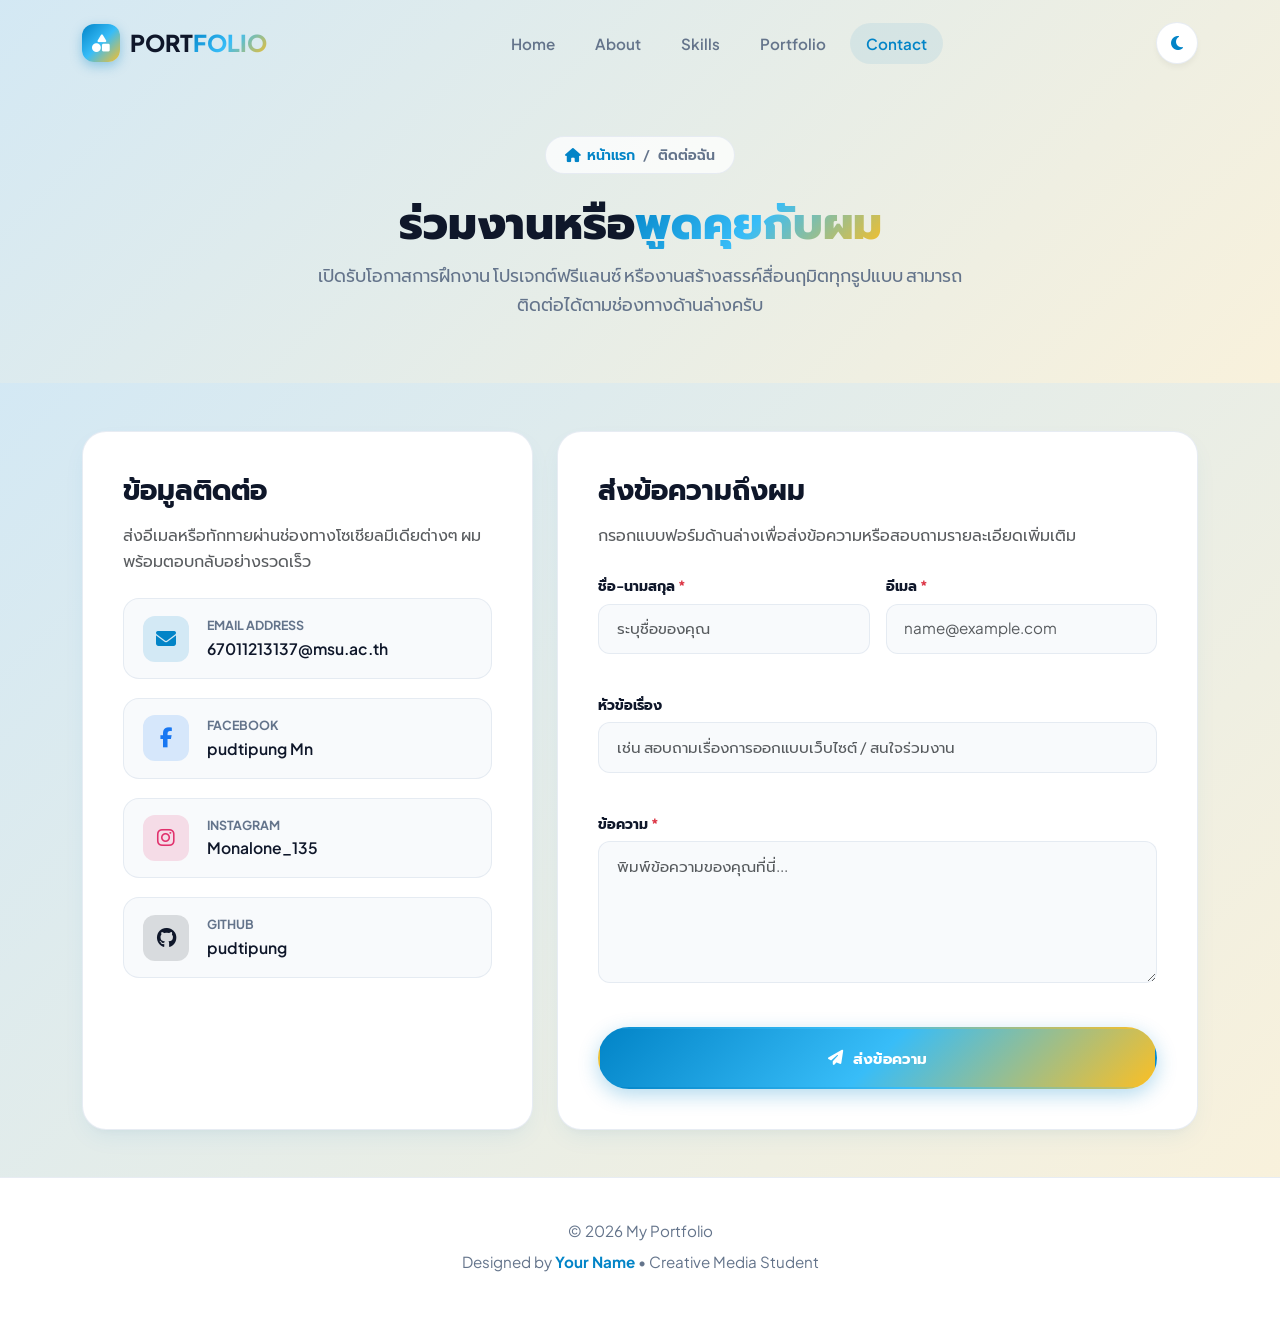
==== contact.html @ ff3214ab "Initial commit: Creative Media Student Portfolio" ====
<!DOCTYPE html>
<html lang="th" data-theme="light">
<head>
  <meta charset="UTF-8">
  <meta name="viewport" content="width=device-width, initial-scale=1.0">
  <meta name="description" content="Portfolio ส่วนตัวสำหรับนักศึกษาสาขาสื่อนฤมิต (Creative Media) - ติดต่อสอบถามและร่วมงาน">
  <title>Contact | ช่องทางการติดต่อ - Creative Media Portfolio</title>

  <!-- Google Fonts: Plus Jakarta Sans & Prompt -->
  <link rel="preconnect" href="https://fonts.googleapis.com">
  <link rel="preconnect" href="https://fonts.gstatic.com" crossorigin>
  <link href="https://fonts.googleapis.com/css2?family=Plus+Jakarta+Sans:wght@400;500;600;700;800&family=Prompt:wght@300;400;500;600;700&display=swap" rel="stylesheet">

  <!-- Bootstrap 5 CSS CDN -->
  <link href="https://cdn.jsdelivr.net/npm/bootstrap@5.3.3/dist/css/bootstrap.min.css" rel="stylesheet">

  <!-- Font Awesome 6 CDN Icons -->
  <link rel="stylesheet" href="https://cdnjs.cloudflare.com/ajax/libs/font-awesome/6.6.0/css/all.min.css">

  <!-- Custom CSS Stylesheet -->
  <link rel="stylesheet" href="assets/css/style.css">
</head>
<body>

  <!-- Preloader Animation -->
  <div id="preloader">
    <div class="preloader-spinner"></div>
    <div class="preloader-text">Creative Media Studio</div>
  </div>

  <!-- =========================================================================
       1. NAVIGATION BAR
       ========================================================================= -->
  <nav class="navbar navbar-expand-lg">
    <div class="container">
      <a class="navbar-brand" href="index.html">
        <div class="brand-badge">
          <i class="fa-solid fa-shapes"></i>
        </div>
        <span>PORT<span class="brand-accent">FOLIO</span></span>
      </a>

      <!-- Theme Switcher & Mobile Hamburger -->
      <div class="d-flex align-items-center gap-2 order-lg-last">
        <button id="themeToggleBtn" class="theme-toggle-btn" type="button" aria-label="Toggle Dark/Light Mode" title="สลับโหมดมืด/สว่าง">
          <i class="fa-solid fa-moon"></i>
        </button>

        <button class="navbar-toggler border-0 shadow-none px-2" type="button" data-bs-toggle="collapse" data-bs-target="#navbarNav" aria-controls="navbarNav" aria-expanded="false" aria-label="Toggle navigation">
          <i class="fa-solid fa-bars-staggered fs-4 text-primary"></i>
        </button>
      </div>

      <!-- Nav Links to Separate HTML Files -->
      <div class="collapse navbar-collapse justify-content-center" id="navbarNav">
        <ul class="navbar-nav gap-lg-2">
          <li class="nav-item">
            <a class="nav-link" href="index.html"><i class="fa-solid fa-house me-1 d-lg-none"></i> Home</a>
          </li>
          <li class="nav-item">
            <a class="nav-link" href="about.html"><i class="fa-solid fa-user me-1 d-lg-none"></i> About</a>
          </li>
          <li class="nav-item">
            <a class="nav-link" href="skills.html"><i class="fa-solid fa-bolt me-1 d-lg-none"></i> Skills</a>
          </li>
          <li class="nav-item">
            <a class="nav-link" href="portfolio.html"><i class="fa-solid fa-briefcase me-1 d-lg-none"></i> Portfolio</a>
          </li>
          <li class="nav-item">
            <a class="nav-link active" href="contact.html"><i class="fa-solid fa-envelope me-1 d-lg-none"></i> Contact</a>
          </li>
        </ul>
      </div>
    </div>
  </nav>

  <!-- =========================================================================
       PAGE HEADER BANNER
       ========================================================================= -->
  <section class="page-header-section">
    <div class="container reveal">
      <div class="breadcrumb-custom">
        <a href="index.html"><i class="fa-solid fa-house me-1"></i> หน้าแรก</a>
        <span>/</span>
        <span>ติดต่อฉัน</span>
      </div>
      <h1 class="page-header-title">ร่วมงานหรือ<span class="brand-accent">พูดคุยกับผม</span></h1>
      <p class="page-header-desc">
        เปิดรับโอกาสการฝึกงาน โปรเจกต์ฟรีแลนซ์ หรืองานสร้างสรรค์สื่อนฤมิตทุกรูปแบบ สามารถติดต่อได้ตามช่องทางด้านล่างครับ
      </p>
    </div>
  </section>

  <!-- =========================================================================
       CONTACT SECTION CONTENT
       ========================================================================= -->
  <section class="contact-section py-5">
    <div class="container">
      <div class="row g-4 align-items-stretch">
        <!-- Contact Information & Social Channels -->
        <div class="col-lg-5 reveal reveal-delay-1">
          <div class="contact-card">
            <h3 class="fw-bold mb-3">ข้อมูลติดต่อ</h3>
            <p class="text-muted mb-4">
              ส่งอีเมลหรือทักทายผ่านช่องทางโซเชียลมีเดียต่างๆ ผมพร้อมตอบกลับอย่างรวดเร็ว
            </p>

            <div class="contact-info-list">
              <!-- Email -->
              <a href="mailto:your.email@example.com" class="contact-info-item">
                <div class="contact-icon-box email">
                  <i class="fa-solid fa-envelope"></i>
                </div>
                <div class="contact-info-text">
                  <div class="label">Email Address</div>
                  <div class="value">67011213137@msu.ac.th</div>
                </div>
              </a>

              <!-- Facebook -->
              <a href="https://facebook.com" target="_blank" rel="noopener noreferrer" class="contact-info-item">
                <div class="contact-icon-box facebook">
                  <i class="fa-brands fa-facebook-f"></i>
                </div>
                <div class="contact-info-text">
                  <div class="label">Facebook</div>
                  <div class="value">pudtipung Mn</div>
                </div>
              </a>

              <!-- Instagram -->
              <a href="https://instagram.com" target="_blank" rel="noopener noreferrer" class="contact-info-item">
                <div class="contact-icon-box instagram">
                  <i class="fa-brands fa-instagram"></i>
                </div>
                <div class="contact-info-text">
                  <div class="label">Instagram</div>
                  <div class="value">Monalone_135</div>
                </div>
              </a>

              <!-- GitHub -->
              <a href="https://github.com" target="_blank" rel="noopener noreferrer" class="contact-info-item">
                <div class="contact-icon-box github">
                  <i class="fa-brands fa-github"></i>
                </div>
                <div class="contact-info-text">
                  <div class="label">GitHub</div>
                  <div class="value">pudtipung</div>
                </div>
              </a>

              
            </div>
          </div>
        </div>

        <!-- Interactive Contact Message Form -->
        <div class="col-lg-7 reveal reveal-delay-2">
          <div class="contact-card">
            <h3 class="fw-bold mb-3">ส่งข้อความถึงผม</h3>
            <p class="text-muted mb-4">
              กรอกแบบฟอร์มด้านล่างเพื่อส่งข้อความหรือสอบถามรายละเอียดเพิ่มเติม
            </p>

            <!-- Success Alert Notification -->
            <div id="formSuccessAlert" class="alert alert-success d-none d-flex align-items-center mb-4 rounded-4 shadow-sm" role="alert">
              <i class="fa-solid fa-circle-check fs-4 me-3 text-success"></i>
              <div>
                <strong>ส่งข้อความสำเร็จ!</strong> ขอบคุณที่ติดต่อเข้ามา ผมจะรีบติดต่อกลับโดยเร็วที่สุดครับ
              </div>
            </div>

            <form id="contactForm" novalidate>
              <div class="row g-3">
                <div class="col-md-6 form-group">
                  <label for="userName" class="form-label">ชื่อ-นามสกุล <span class="text-danger">*</span></label>
                  <input type="text" class="form-control" id="userName" placeholder="ระบุชื่อของคุณ" required>
                  <div class="invalid-feedback">กรุณากรอกชื่อของคุณ</div>
                </div>

                <div class="col-md-6 form-group">
                  <label for="userEmail" class="form-label">อีเมล <span class="text-danger">*</span></label>
                  <input type="email" class="form-control" id="userEmail" placeholder="name@example.com" required>
                  <div class="invalid-feedback">กรุณาระบุอีเมลที่ถูกต้อง</div>
                </div>

                <div class="col-12 form-group">
                  <label for="userSubject" class="form-label">หัวข้อเรื่อง</label>
                  <input type="text" class="form-control" id="userSubject" placeholder="เช่น สอบถามเรื่องการออกแบบเว็บไซต์ / สนใจร่วมงาน">
                </div>

                <div class="col-12 form-group">
                  <label for="userMessage" class="form-label">ข้อความ <span class="text-danger">*</span></label>
                  <textarea class="form-control" id="userMessage" rows="5" placeholder="พิมพ์ข้อความของคุณที่นี่..." required></textarea>
                  <div class="invalid-feedback">กรุณากรอกข้อความ</div>
                </div>

                <div class="col-12 mt-4">
                  <button type="submit" class="btn-custom btn-primary-gradient w-100 justify-content-center py-3">
                    <i class="fa-solid fa-paper-plane"></i> ส่งข้อความ
                  </button>
                </div>
              </div>
            </form>
          </div>
        </div>
      </div>
    </div>
  </section>

  <!-- =========================================================================
       FOOTER
       ========================================================================= -->
  <footer class="footer">
    <div class="container">
      <p class="footer-text">
        &copy; 2026 My Portfolio
      </p>
      <p class="footer-text">
        Designed by <span class="footer-highlight">Your Name</span> &bull; Creative Media Student
      </p>
    </div>
  </footer>

  <!-- Scroll to Top Button -->
  <button id="scrollTopBtn" class="scroll-top-btn" type="button" aria-label="Scroll to top" title="เลื่อนกลับด้านบน">
    <i class="fa-solid fa-arrow-up"></i>
  </button>

  <!-- Bootstrap 5 JavaScript Bundle -->
  <script src="https://cdn.jsdelivr.net/npm/bootstrap@5.3.3/dist/js/bootstrap.bundle.min.js"></script>

  <!-- Custom JavaScript File -->
  <script src="assets/js/main.js"></script>
</body>
</html>
---- assets/css/style.css ----
/* ==========================================================================
   PORTFOLIO WEBSITE - CREATIVE MEDIA STUDENT
   Theme Colors: Sky Blue (#0284c7, #38bdf8) & Warm Yellow (#f59e0b, #fbbf24)
   Style: Modern, Creative, Premium, Glassmorphism, Responsive
   ========================================================================== */

/* --------------------------------------------------------------------------
   1. ROOT VARIABLES & THEME CONFIGURATION
   -------------------------------------------------------------------------- */
:root {
  /* Brand Palette: Blue & Yellow */
  --primary-blue: #0284c7;
  --primary-blue-light: #38bdf8;
  --primary-blue-dark: #0369a1;
  
  --accent-yellow: #f59e0b;
  --accent-yellow-light: #fbbf24;
  --accent-yellow-dark: #d97706;

  --gradient-primary: linear-gradient(135deg, #0284c7 0%, #38bdf8 50%, #fbbf24 100%);
  --gradient-secondary: linear-gradient(135deg, #fbbf24 0%, #f59e0b 50%, #0284c7 100%);
  --gradient-accent: linear-gradient(135deg, rgba(2, 132, 199, 0.15) 0%, rgba(251, 191, 36, 0.15) 100%);

  /* Light Mode (Default) */
  --bg-main: #f8fafc;
  --bg-surface: #ffffff;
  --bg-surface-glass: rgba(255, 255, 255, 0.75);
  --bg-card: #ffffff;
  --bg-card-hover: #ffffff;
  
  --text-main: #0f172a;
  --text-muted: #64748b;
  --text-light: #94a3b8;
  
  --border-color: rgba(226, 232, 240, 0.8);
  --border-focus: rgba(2, 132, 199, 0.5);
  
  --shadow-sm: 0 4px 6px -1px rgba(0, 0, 0, 0.05);
  --shadow-md: 0 10px 25px -5px rgba(2, 132, 199, 0.08), 0 8px 10px -6px rgba(0, 0, 0, 0.04);
  --shadow-lg: 0 20px 35px -10px rgba(2, 132, 199, 0.15), 0 10px 15px -5px rgba(245, 158, 11, 0.08);
  --shadow-glow: 0 0 25px rgba(56, 189, 248, 0.35);

  --nav-bg: rgba(255, 255, 255, 0.85);
  --transition: all 0.3s cubic-bezier(0.4, 0, 0.2, 1);
  --border-radius: 18px;
  --border-radius-pill: 50px;
}

/* Dark Mode Overrides */
[data-theme="dark"] {
  --bg-main: #0b0f19;
  --bg-surface: #111827;
  --bg-surface-glass: rgba(17, 24, 39, 0.75);
  --bg-card: #151f32;
  --bg-card-hover: #1c2942;
  
  --text-main: #f8fafc;
  --text-muted: #94a3b8;
  --text-light: #64748b;
  
  --border-color: rgba(255, 255, 255, 0.08);
  --border-focus: rgba(56, 189, 248, 0.5);
  
  --shadow-sm: 0 4px 6px -1px rgba(0, 0, 0, 0.3);
  --shadow-md: 0 10px 25px -5px rgba(0, 0, 0, 0.45);
  --shadow-lg: 0 20px 40px -10px rgba(0, 0, 0, 0.6);
  --shadow-glow: 0 0 30px rgba(56, 189, 248, 0.25);

  --nav-bg: rgba(11, 15, 25, 0.85);
}

/* --------------------------------------------------------------------------
   2. GLOBAL RESETS & TYPOGRAPHY
   -------------------------------------------------------------------------- */
* {
  margin: 0;
  padding: 0;
  box-sizing: border-box;
}

html {
  scroll-behavior: smooth;
}

body {
  font-family: 'Plus Jakarta Sans', 'Prompt', sans-serif;
  background-color: var(--bg-main);
  color: var(--text-main);
  line-height: 1.65;
  transition: background-color 0.4s ease, color 0.4s ease;
  overflow-x: hidden;
}

::selection {
  background-color: var(--accent-yellow-light);
  color: #0f172a;
}

a {
  text-decoration: none;
  color: inherit;
  transition: var(--transition);
}

img {
  max-width: 100%;
  height: auto;
  display: block;
}

/* --------------------------------------------------------------------------
   3. PRELOADER ANIMATION
   -------------------------------------------------------------------------- */
#preloader {
  position: fixed;
  inset: 0;
  z-index: 99999;
  background: var(--bg-main);
  display: flex;
  flex-direction: column;
  justify-content: center;
  align-items: center;
  transition: opacity 0.6s ease, visibility 0.6s ease;
}

.preloader-spinner {
  width: 65px;
  height: 65px;
  border: 4px solid rgba(2, 132, 199, 0.15);
  border-top-color: var(--primary-blue);
  border-right-color: var(--accent-yellow);
  border-radius: 50%;
  animation: spin 1s cubic-bezier(0.68, -0.55, 0.27, 1.55) infinite;
}

.preloader-text {
  margin-top: 1.25rem;
  font-weight: 700;
  font-size: 0.95rem;
  letter-spacing: 2px;
  background: var(--gradient-primary);
  -webkit-background-clip: text;
  -webkit-text-fill-color: transparent;
  text-transform: uppercase;
}

@keyframes spin {
  to { transform: rotate(360deg); }
}

#preloader.fade-out {
  opacity: 0;
  visibility: hidden;
}

/* --------------------------------------------------------------------------
   4. NAVIGATION BAR (STICKY & GLASSMORPHISM)
   -------------------------------------------------------------------------- */
.navbar {
  position: fixed;
  top: 0;
  left: 0;
  width: 100%;
  padding: 1.2rem 0;
  z-index: 1000;
  transition: var(--transition);
  background-color: transparent;
}

.navbar.scrolled {
  padding: 0.75rem 0;
  background-color: var(--nav-bg);
  backdrop-filter: blur(16px);
  -webkit-backdrop-filter: blur(16px);
  box-shadow: var(--shadow-sm);
  border-bottom: 1px solid var(--border-color);
}

.navbar-brand {
  display: flex;
  align-items: center;
  gap: 0.6rem;
  font-weight: 800;
  font-size: 1.45rem;
  color: var(--text-main);
}

.navbar-brand .brand-badge {
  width: 38px;
  height: 38px;
  border-radius: 12px;
  background: var(--gradient-primary);
  display: flex;
  align-items: center;
  justify-content: center;
  color: #ffffff;
  font-size: 1.1rem;
  box-shadow: 0 4px 12px rgba(2, 132, 199, 0.35);
  transition: var(--transition);
}

.navbar-brand:hover .brand-badge {
  transform: rotate(12deg) scale(1.08);
}

.brand-accent {
  background: var(--gradient-primary);
  -webkit-background-clip: text;
  -webkit-text-fill-color: transparent;
}

.nav-link {
  font-weight: 600;
  font-size: 0.95rem;
  color: var(--text-muted) !important;
  padding: 0.5rem 1rem !important;
  border-radius: var(--border-radius-pill);
  transition: var(--transition);
  position: relative;
}

.nav-link:hover,
.nav-link.active {
  color: var(--primary-blue) !important;
  background-color: rgba(2, 132, 199, 0.08);
}

[data-theme="dark"] .nav-link:hover,
[data-theme="dark"] .nav-link.active {
  color: var(--primary-blue-light) !important;
  background-color: rgba(56, 189, 248, 0.12);
}

/* Theme Toggle Button */
.theme-toggle-btn {
  background: var(--bg-surface);
  border: 1px solid var(--border-color);
  color: var(--text-main);
  width: 42px;
  height: 42px;
  border-radius: 50%;
  display: flex;
  align-items: center;
  justify-content: center;
  cursor: pointer;
  transition: var(--transition);
  box-shadow: var(--shadow-sm);
}

.theme-toggle-btn:hover {
  transform: rotate(20deg) scale(1.08);
  border-color: var(--accent-yellow);
  color: var(--accent-yellow);
}

/* --------------------------------------------------------------------------
   5. BUTTONS & UI ACCENTS
   -------------------------------------------------------------------------- */
.btn-custom {
  display: inline-flex;
  align-items: center;
  gap: 0.6rem;
  padding: 0.8rem 1.8rem;
  border-radius: var(--border-radius-pill);
  font-weight: 700;
  font-size: 0.95rem;
  letter-spacing: 0.3px;
  transition: var(--transition);
  border: 2px solid transparent;
  cursor: pointer;
}

.btn-primary-gradient {
  background: var(--gradient-primary);
  color: #ffffff !important;
  box-shadow: 0 6px 20px rgba(2, 132, 199, 0.3);
}

.btn-primary-gradient:hover {
  transform: translateY(-3px);
  box-shadow: 0 10px 25px rgba(2, 132, 199, 0.45);
  color: #ffffff;
}

.btn-outline-custom {
  background: var(--bg-surface-glass);
  backdrop-filter: blur(8px);
  border-color: var(--primary-blue);
  color: var(--primary-blue) !important;
}

[data-theme="dark"] .btn-outline-custom {
  border-color: var(--primary-blue-light);
  color: var(--primary-blue-light) !important;
}

.btn-outline-custom:hover {
  background: var(--primary-blue);
  color: #ffffff !important;
  transform: translateY(-3px);
  box-shadow: 0 10px 20px rgba(2, 132, 199, 0.25);
}

.section-tag {
  display: inline-flex;
  align-items: center;
  gap: 0.4rem;
  padding: 0.35rem 1rem;
  border-radius: var(--border-radius-pill);
  background: var(--gradient-accent);
  color: var(--primary-blue);
  font-weight: 700;
  font-size: 0.85rem;
  text-transform: uppercase;
  letter-spacing: 1.5px;
  margin-bottom: 0.75rem;
  border: 1px solid rgba(2, 132, 199, 0.2);
}

[data-theme="dark"] .section-tag {
  color: var(--primary-blue-light);
}

.section-title {
  font-size: 2.35rem;
  font-weight: 800;
  margin-bottom: 1rem;
  line-height: 1.25;
}

.section-subtitle {
  color: var(--text-muted);
  font-size: 1.05rem;
  max-width: 620px;
  margin: 0 auto;
}

/* --------------------------------------------------------------------------
   5.1 INNER PAGE HEADER BANNER (FOR MULTI-PAGE LAYOUT)
   -------------------------------------------------------------------------- */
.page-header-section {
  padding: 8.5rem 0 4rem;
  background: var(--gradient-accent);
  position: relative;
  overflow: hidden;
  text-align: center;
}

.page-header-title {
  font-size: 2.8rem;
  font-weight: 800;
  margin-bottom: 0.8rem;
}

.page-header-desc {
  color: var(--text-muted);
  font-size: 1.1rem;
  max-width: 650px;
  margin: 0 auto;
}

.breadcrumb-custom {
  display: inline-flex;
  align-items: center;
  gap: 0.5rem;
  background: var(--bg-surface-glass);
  padding: 0.4rem 1.2rem;
  border-radius: var(--border-radius-pill);
  border: 1px solid var(--border-color);
  font-size: 0.88rem;
  font-weight: 600;
  margin-bottom: 1.25rem;
}

.breadcrumb-custom a {
  color: var(--primary-blue);
}

.breadcrumb-custom span {
  color: var(--text-muted);
}

/* --------------------------------------------------------------------------
   6. HERO SECTION
   -------------------------------------------------------------------------- */
.hero-section {
  position: relative;
  min-height: 100vh;
  display: flex;
  align-items: center;
  padding: 8rem 0 5rem;
  overflow: hidden;
}

/* Floating animated background orbs */
.hero-bg-shapes {
  position: absolute;
  inset: 0;
  pointer-events: none;
  z-index: 0;
  overflow: hidden;
}

.shape-blob {
  position: absolute;
  filter: blur(80px);
  border-radius: 50%;
  opacity: 0.4;
  animation: floatOrb 18s ease-in-out infinite alternate;
}

[data-theme="dark"] .shape-blob {
  opacity: 0.22;
}

.blob-1 {
  width: 450px;
  height: 450px;
  background: #38bdf8;
  top: -80px;
  left: -80px;
}

.blob-2 {
  width: 400px;
  height: 400px;
  background: #fbbf24;
  bottom: 0;
  right: -50px;
  animation-delay: -6s;
}

.blob-3 {
  width: 300px;
  height: 300px;
  background: #0284c7;
  top: 40%;
  left: 45%;
  animation-delay: -12s;
}

@keyframes floatOrb {
  0% {
    transform: translate(0, 0) scale(1);
  }
  50% {
    transform: translate(40px, -30px) scale(1.08);
  }
  100% {
    transform: translate(-30px, 40px) scale(0.95);
  }
}

.hero-content {
  position: relative;
  z-index: 1;
}

.hero-title {
  font-size: 3.25rem;
  font-weight: 800;
  line-height: 1.18;
  margin-bottom: 1.25rem;
}

.hero-role-badge {
  display: inline-block;
  font-weight: 700;
  font-size: 1.25rem;
  background: var(--gradient-primary);
  -webkit-background-clip: text;
  -webkit-text-fill-color: transparent;
  margin-bottom: 0.5rem;
}

.hero-description {
  font-size: 1.15rem;
  color: var(--text-muted);
  margin-bottom: 2rem;
  max-width: 540px;
}

/* Hero Avatar Container */
.hero-image-wrapper {
  position: relative;
  display: flex;
  justify-content: center;
  align-items: center;
}

.avatar-glass-card {
  position: relative;
  padding: 1.5rem;
  border-radius: 32px;
  background: var(--bg-surface-glass);
  backdrop-filter: blur(18px);
  -webkit-backdrop-filter: blur(18px);
  border: 1px solid var(--border-color);
  box-shadow: var(--shadow-lg);
  max-width: 420px;
  width: 100%;
  animation: heroFloat 6s ease-in-out infinite;
}

@keyframes heroFloat {
  0%, 100% { transform: translateY(0); }
  50% { transform: translateY(-12px); }
}

.avatar-glass-card img {
  border-radius: 24px;
  width: 100%;
  aspect-ratio: 1 / 1;
  object-fit: cover;
}

/* Floating interactive badges on Hero */
.floating-badge {
  position: absolute;
  padding: 0.7rem 1.1rem;
  border-radius: 16px;
  background: var(--bg-surface);
  border: 1px solid var(--border-color);
  box-shadow: var(--shadow-md);
  display: flex;
  align-items: center;
  gap: 0.6rem;
  font-size: 0.85rem;
  font-weight: 700;
  z-index: 2;
  animation: badgeFloat 4s ease-in-out infinite alternate;
}

.badge-top-right {
  top: -15px;
  right: -10px;
  animation-delay: -1s;
}

.badge-bottom-left {
  bottom: 20px;
  left: -20px;
  animation-delay: -2.5s;
}

.badge-icon {
  width: 32px;
  height: 32px;
  border-radius: 10px;
  display: flex;
  align-items: center;
  justify-content: center;
  font-size: 0.95rem;
}

.badge-icon.blue {
  background: rgba(2, 132, 199, 0.15);
  color: var(--primary-blue);
}

.badge-icon.yellow {
  background: rgba(251, 191, 36, 0.2);
  color: var(--accent-yellow-dark);
}

@keyframes badgeFloat {
  0% { transform: translateY(0) scale(1); }
  100% { transform: translateY(-8px) scale(1.02); }
}

/* --------------------------------------------------------------------------
   7. ABOUT ME SECTION
   -------------------------------------------------------------------------- */
.about-section {
  padding: 6rem 0;
  position: relative;
}

.about-card {
  background: var(--bg-card);
  border: 1px solid var(--border-color);
  border-radius: var(--border-radius);
  padding: 2.2rem;
  box-shadow: var(--shadow-sm);
  transition: var(--transition);
  height: 100%;
}

.about-card:hover {
  transform: translateY(-6px);
  box-shadow: var(--shadow-md);
  border-color: rgba(2, 132, 199, 0.3);
}

.about-card-icon {
  width: 52px;
  height: 52px;
  border-radius: 14px;
  background: var(--gradient-accent);
  border: 1px solid rgba(2, 132, 199, 0.2);
  display: flex;
  align-items: center;
  justify-content: center;
  font-size: 1.4rem;
  color: var(--primary-blue);
  margin-bottom: 1.25rem;
  transition: var(--transition);
}

[data-theme="dark"] .about-card-icon {
  color: var(--primary-blue-light);
}

.about-card:hover .about-card-icon {
  background: var(--gradient-primary);
  color: #ffffff;
  transform: rotate(10deg);
}

.about-card h4 {
  font-size: 1.2rem;
  font-weight: 700;
  margin-bottom: 0.75rem;
}

.about-card p {
  color: var(--text-muted);
  font-size: 0.95rem;
  margin: 0;
}

/* Quick Stats Bar */
.stats-container {
  margin-top: 3.5rem;
  padding: 2rem;
  border-radius: var(--border-radius);
  background: var(--bg-surface-glass);
  backdrop-filter: blur(12px);
  border: 1px solid var(--border-color);
  box-shadow: var(--shadow-sm);
}

.stat-item {
  text-align: center;
}

.stat-number {
  font-size: 2.4rem;
  font-weight: 800;
  background: var(--gradient-primary);
  -webkit-background-clip: text;
  -webkit-text-fill-color: transparent;
  line-height: 1;
  margin-bottom: 0.4rem;
}

.stat-label {
  font-size: 0.88rem;
  font-weight: 600;
  color: var(--text-muted);
}

/* --------------------------------------------------------------------------
   8. SKILLS SECTION
   -------------------------------------------------------------------------- */
.skills-section {
  padding: 6rem 0;
  background: var(--gradient-accent);
  position: relative;
}

.skill-card {
  background: var(--bg-card);
  border: 1px solid var(--border-color);
  border-radius: var(--border-radius);
  padding: 1.8rem 1.4rem;
  text-align: center;
  box-shadow: var(--shadow-sm);
  transition: var(--transition);
  position: relative;
  overflow: hidden;
  height: 100%;
  display: flex;
  flex-direction: column;
  align-items: center;
  justify-content: center;
}

.skill-card::after {
  content: '';
  position: absolute;
  top: 0;
  left: 0;
  right: 0;
  height: 4px;
  background: var(--gradient-primary);
  opacity: 0;
  transition: var(--transition);
}

.skill-card:hover {
  transform: translateY(-8px);
  box-shadow: var(--shadow-md);
  border-color: rgba(56, 189, 248, 0.4);
}

.skill-card:hover::after {
  opacity: 1;
}

.skill-icon-wrapper {
  width: 64px;
  height: 64px;
  border-radius: 18px;
  background: rgba(2, 132, 199, 0.08);
  display: flex;
  align-items: center;
  justify-content: center;
  font-size: 1.75rem;
  color: var(--primary-blue);
  margin-bottom: 1.1rem;
  transition: var(--transition);
}

[data-theme="dark"] .skill-icon-wrapper {
  color: var(--primary-blue-light);
  background: rgba(56, 189, 248, 0.12);
}

.skill-card:hover .skill-icon-wrapper {
  transform: scale(1.15) rotate(6deg);
  background: var(--accent-yellow);
  color: #0f172a;
}

.skill-name {
  font-size: 1.05rem;
  font-weight: 700;
  margin-bottom: 0.5rem;
}

.skill-badge {
  font-size: 0.75rem;
  font-weight: 600;
  padding: 0.2rem 0.75rem;
  border-radius: var(--border-radius-pill);
  background: rgba(2, 132, 199, 0.1);
  color: var(--primary-blue);
}

[data-theme="dark"] .skill-badge {
  background: rgba(56, 189, 248, 0.15);
  color: var(--primary-blue-light);
}

/* --------------------------------------------------------------------------
   9. PORTFOLIO SECTION
   -------------------------------------------------------------------------- */
.portfolio-section {
  padding: 6rem 0;
  position: relative;
}

.portfolio-card {
  background: var(--bg-card);
  border: 1px solid var(--border-color);
  border-radius: 20px;
  overflow: hidden;
  box-shadow: var(--shadow-sm);
  transition: var(--transition);
  height: 100%;
  display: flex;
  flex-direction: column;
}

.portfolio-card:hover {
  transform: translateY(-8px);
  box-shadow: var(--shadow-lg);
  border-color: rgba(2, 132, 199, 0.4);
}

.portfolio-img-box {
  position: relative;
  overflow: hidden;
  aspect-ratio: 16 / 10;
  background: #0f172a;
}

.portfolio-img-box img {
  width: 100%;
  height: 100%;
  object-fit: cover;
  transition: transform 0.5s ease;
}

.portfolio-card:hover .portfolio-img-box img {
  transform: scale(1.06);
}

.portfolio-overlay {
  position: absolute;
  inset: 0;
  background: rgba(15, 23, 42, 0.7);
  backdrop-filter: blur(4px);
  display: flex;
  align-items: center;
  justify-content: center;
  opacity: 0;
  transition: var(--transition);
}

.portfolio-card:hover .portfolio-overlay {
  opacity: 1;
}

.portfolio-body {
  padding: 1.6rem;
  display: flex;
  flex-direction: column;
  flex-grow: 1;
}

.portfolio-category {
  font-size: 0.8rem;
  font-weight: 700;
  text-transform: uppercase;
  letter-spacing: 1.2px;
  color: var(--accent-yellow-dark);
  margin-bottom: 0.4rem;
}

[data-theme="dark"] .portfolio-category {
  color: var(--accent-yellow-light);
}

.portfolio-title {
  font-size: 1.22rem;
  font-weight: 700;
  margin-bottom: 0.6rem;
  line-height: 1.35;
}

.portfolio-desc {
  font-size: 0.92rem;
  color: var(--text-muted);
  margin-bottom: 1.4rem;
  flex-grow: 1;
}

.btn-portfolio-view {
  display: inline-flex;
  align-items: center;
  justify-content: center;
  gap: 0.5rem;
  font-weight: 700;
  font-size: 0.9rem;
  padding: 0.65rem 1.25rem;
  border-radius: var(--border-radius-pill);
  background: rgba(2, 132, 199, 0.08);
  color: var(--primary-blue);
  border: 1px solid rgba(2, 132, 199, 0.2);
  transition: var(--transition);
  width: 100%;
}

[data-theme="dark"] .btn-portfolio-view {
  background: rgba(56, 189, 248, 0.12);
  color: var(--primary-blue-light);
  border-color: rgba(56, 189, 248, 0.25);
}

.btn-portfolio-view:hover {
  background: var(--primary-blue);
  color: #ffffff;
  border-color: var(--primary-blue);
}

/* --------------------------------------------------------------------------
   10. CONTACT SECTION
   -------------------------------------------------------------------------- */
.contact-section {
  padding: 6rem 0;
  position: relative;
  background: var(--gradient-accent);
}

.contact-card {
  background: var(--bg-card);
  border: 1px solid var(--border-color);
  border-radius: 24px;
  padding: 2.5rem;
  box-shadow: var(--shadow-md);
  height: 100%;
}

.contact-info-list {
  display: flex;
  flex-direction: column;
  gap: 1.2rem;
  margin-top: 1.5rem;
}

.contact-info-item {
  display: flex;
  align-items: center;
  gap: 1.1rem;
  padding: 1rem 1.2rem;
  border-radius: 16px;
  background: var(--bg-main);
  border: 1px solid var(--border-color);
  transition: var(--transition);
}

.contact-info-item:hover {
  transform: translateX(6px);
  border-color: var(--primary-blue);
  box-shadow: var(--shadow-sm);
}

.contact-icon-box {
  width: 46px;
  height: 46px;
  border-radius: 12px;
  display: flex;
  align-items: center;
  justify-content: center;
  font-size: 1.25rem;
  flex-shrink: 0;
}

.contact-icon-box.email { background: rgba(2, 132, 199, 0.15); color: var(--primary-blue); }
.contact-icon-box.facebook { background: rgba(24, 119, 242, 0.15); color: #1877f2; }
.contact-icon-box.instagram { background: rgba(225, 48, 108, 0.15); color: #e1306c; }
.contact-icon-box.github { background: rgba(36, 41, 46, 0.15); color: var(--text-main); }
.contact-icon-box.behance { background: rgba(5, 62, 255, 0.15); color: #053eff; }

.contact-info-text .label {
  font-size: 0.78rem;
  font-weight: 700;
  text-transform: uppercase;
  color: var(--text-muted);
}

.contact-info-text .value {
  font-weight: 600;
  font-size: 0.98rem;
  color: var(--text-main);
}

/* Contact Form Styling */
.form-group {
  margin-bottom: 1.3rem;
}

.form-label {
  font-size: 0.88rem;
  font-weight: 700;
  margin-bottom: 0.4rem;
  color: var(--text-main);
}

.form-control {
  background: var(--bg-main);
  border: 1px solid var(--border-color);
  border-radius: 12px;
  padding: 0.8rem 1.1rem;
  font-size: 0.95rem;
  color: var(--text-main);
  transition: var(--transition);
}

.form-control:focus {
  background: var(--bg-main);
  border-color: var(--primary-blue);
  box-shadow: 0 0 0 3px rgba(2, 132, 199, 0.2);
  color: var(--text-main);
}

/* --------------------------------------------------------------------------
   11. FOOTER
   -------------------------------------------------------------------------- */
.footer {
  background: var(--bg-surface);
  border-top: 1px solid var(--border-color);
  padding: 2.5rem 0;
  text-align: center;
  position: relative;
}

.footer-text {
  color: var(--text-muted);
  font-size: 0.95rem;
  margin-bottom: 0.35rem;
}

.footer-highlight {
  font-weight: 700;
  color: var(--primary-blue);
}

/* --------------------------------------------------------------------------
   12. SCROLL TO TOP BUTTON
   -------------------------------------------------------------------------- */
.scroll-top-btn {
  position: fixed;
  bottom: 28px;
  right: 28px;
  width: 48px;
  height: 48px;
  border-radius: 50%;
  background: var(--gradient-primary);
  color: #ffffff;
  border: none;
  display: flex;
  align-items: center;
  justify-content: center;
  font-size: 1.1rem;
  box-shadow: 0 8px 20px rgba(2, 132, 199, 0.4);
  cursor: pointer;
  z-index: 999;
  opacity: 0;
  visibility: hidden;
  transform: translateY(20px);
  transition: var(--transition);
}

.scroll-top-btn.visible {
  opacity: 1;
  visibility: visible;
  transform: translateY(0);
}

.scroll-top-btn:hover {
  transform: translateY(-5px);
  box-shadow: 0 12px 25px rgba(2, 132, 199, 0.55);
  color: #ffffff;
}

/* --------------------------------------------------------------------------
   13. SCROLL REVEAL ANIMATIONS
   -------------------------------------------------------------------------- */
.reveal {
  opacity: 0;
  transform: translateY(35px);
  transition: opacity 0.8s cubic-bezier(0.16, 1, 0.3, 1), transform 0.8s cubic-bezier(0.16, 1, 0.3, 1);
  will-change: opacity, transform;
}

.reveal.active {
  opacity: 1;
  transform: translateY(0);
}

.reveal-delay-1 { transition-delay: 0.1s; }
.reveal-delay-2 { transition-delay: 0.2s; }
.reveal-delay-3 { transition-delay: 0.3s; }
.reveal-delay-4 { transition-delay: 0.4s; }

/* --------------------------------------------------------------------------
   14. MODAL DIALOG STYLING
   -------------------------------------------------------------------------- */
.modal-content {
  background: var(--bg-card);
  color: var(--text-main);
  border: 1px solid var(--border-color);
  border-radius: 24px;
  box-shadow: var(--shadow-lg);
  overflow: hidden;
}

.modal-header {
  border-bottom: 1px solid var(--border-color);
  padding: 1.25rem 1.8rem;
}

.modal-body {
  padding: 1.8rem;
}

.modal-footer {
  border-top: 1px solid var(--border-color);
  padding: 1rem 1.8rem;
}

/* --------------------------------------------------------------------------
   15. RESPONSIVE DESIGN ADJUSTMENTS
   -------------------------------------------------------------------------- */
@media (min-width: 992px) {
  .col-lg-2-4 {
    flex: 0 0 auto;
    width: 20%;
  }
}

@media (max-width: 991.98px) {
  .hero-section {
    text-align: center;
    padding: 7rem 0 4rem;
  }

  .hero-title {
    font-size: 2.6rem;
  }

  .hero-description {
    margin: 0 auto 2rem;
  }

  .hero-btns {
    justify-content: center;
  }

  .hero-image-wrapper {
    margin-top: 3.5rem;
  }

  .navbar-collapse {
    background: var(--bg-card);
    border: 1px solid var(--border-color);
    border-radius: 20px;
    padding: 1.2rem;
    margin-top: 1rem;
    box-shadow: var(--shadow-md);
  }
}

@media (max-width: 767.98px) {
  .hero-title {
    font-size: 2.2rem;
  }

  .section-title {
    font-size: 1.9rem;
  }

  .floating-badge {
    display: none;
  }

  .contact-card {
    padding: 1.8rem;
  }
}
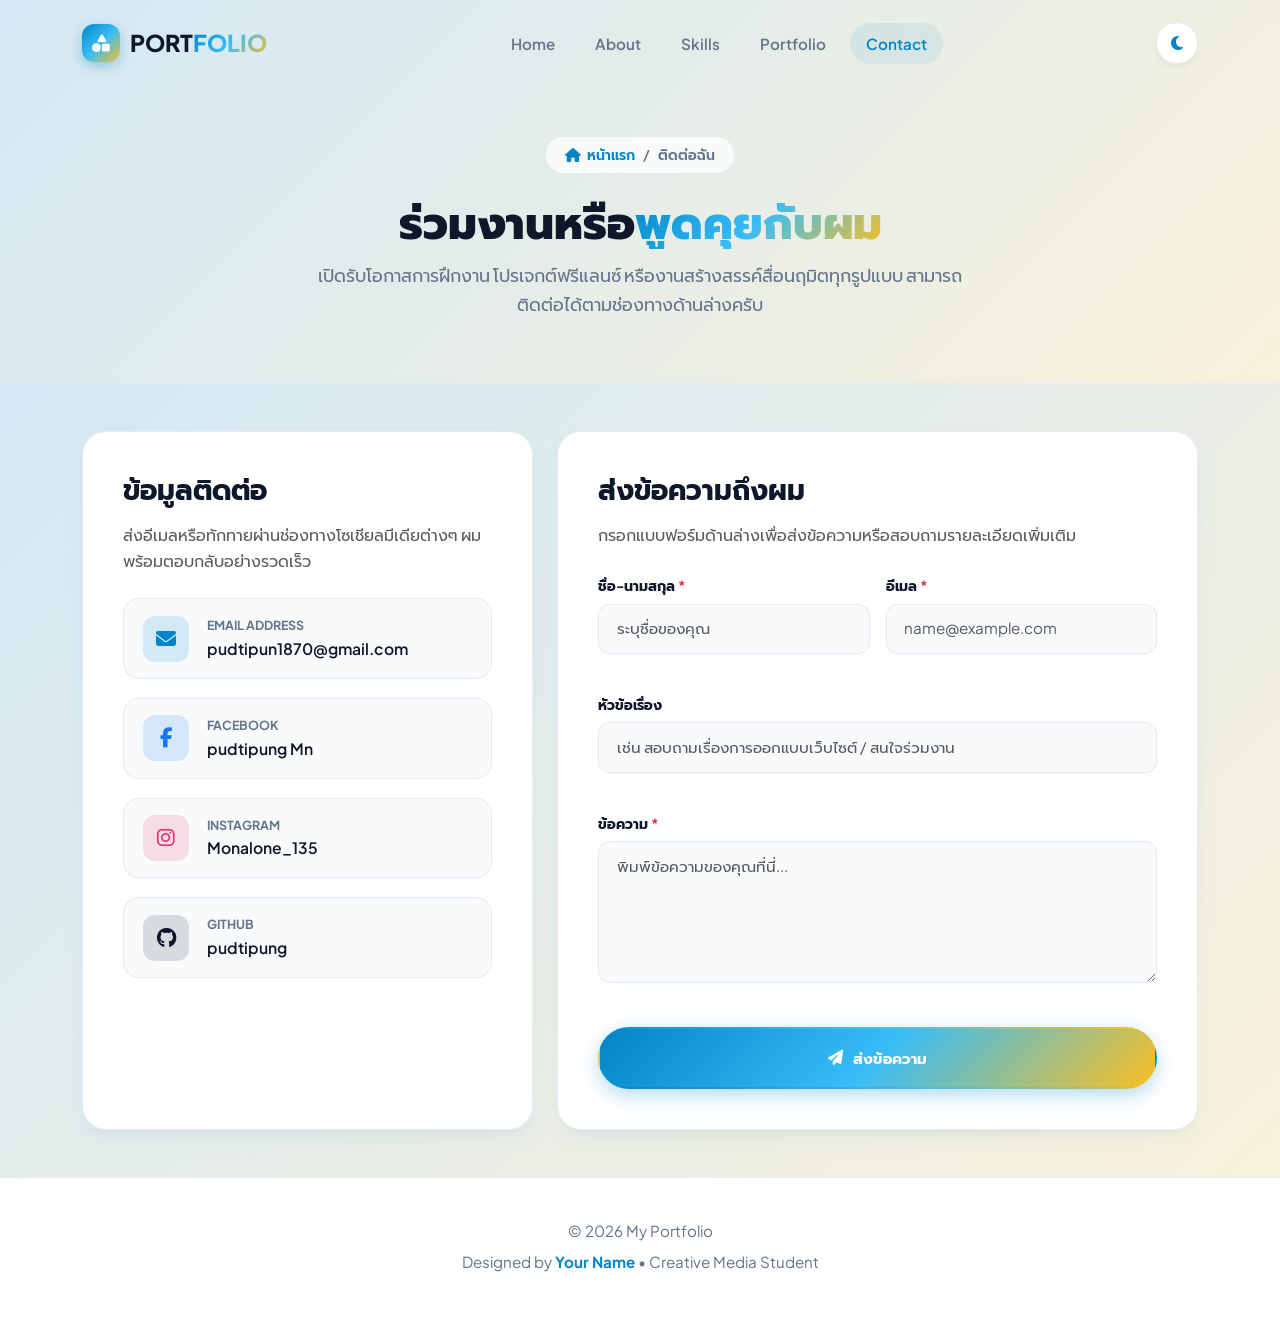
==== commit b173ee18: "fix: update contact email to pudtipun1870@gmail.com" ====
--- a/contact.html
+++ b/contact.html
@@ -107,13 +107,13 @@
 
             <div class="contact-info-list">
               <!-- Email -->
-              <a href="mailto:your.email@example.com" class="contact-info-item">
+              <a href="mailto:pudtipun1870@gmail.com" class="contact-info-item">
                 <div class="contact-icon-box email">
                   <i class="fa-solid fa-envelope"></i>
                 </div>
                 <div class="contact-info-text">
                   <div class="label">Email Address</div>
-                  <div class="value">67011213137@msu.ac.th</div>
+                  <div class="value">pudtipun1870@gmail.com</div>
                 </div>
               </a>
 
